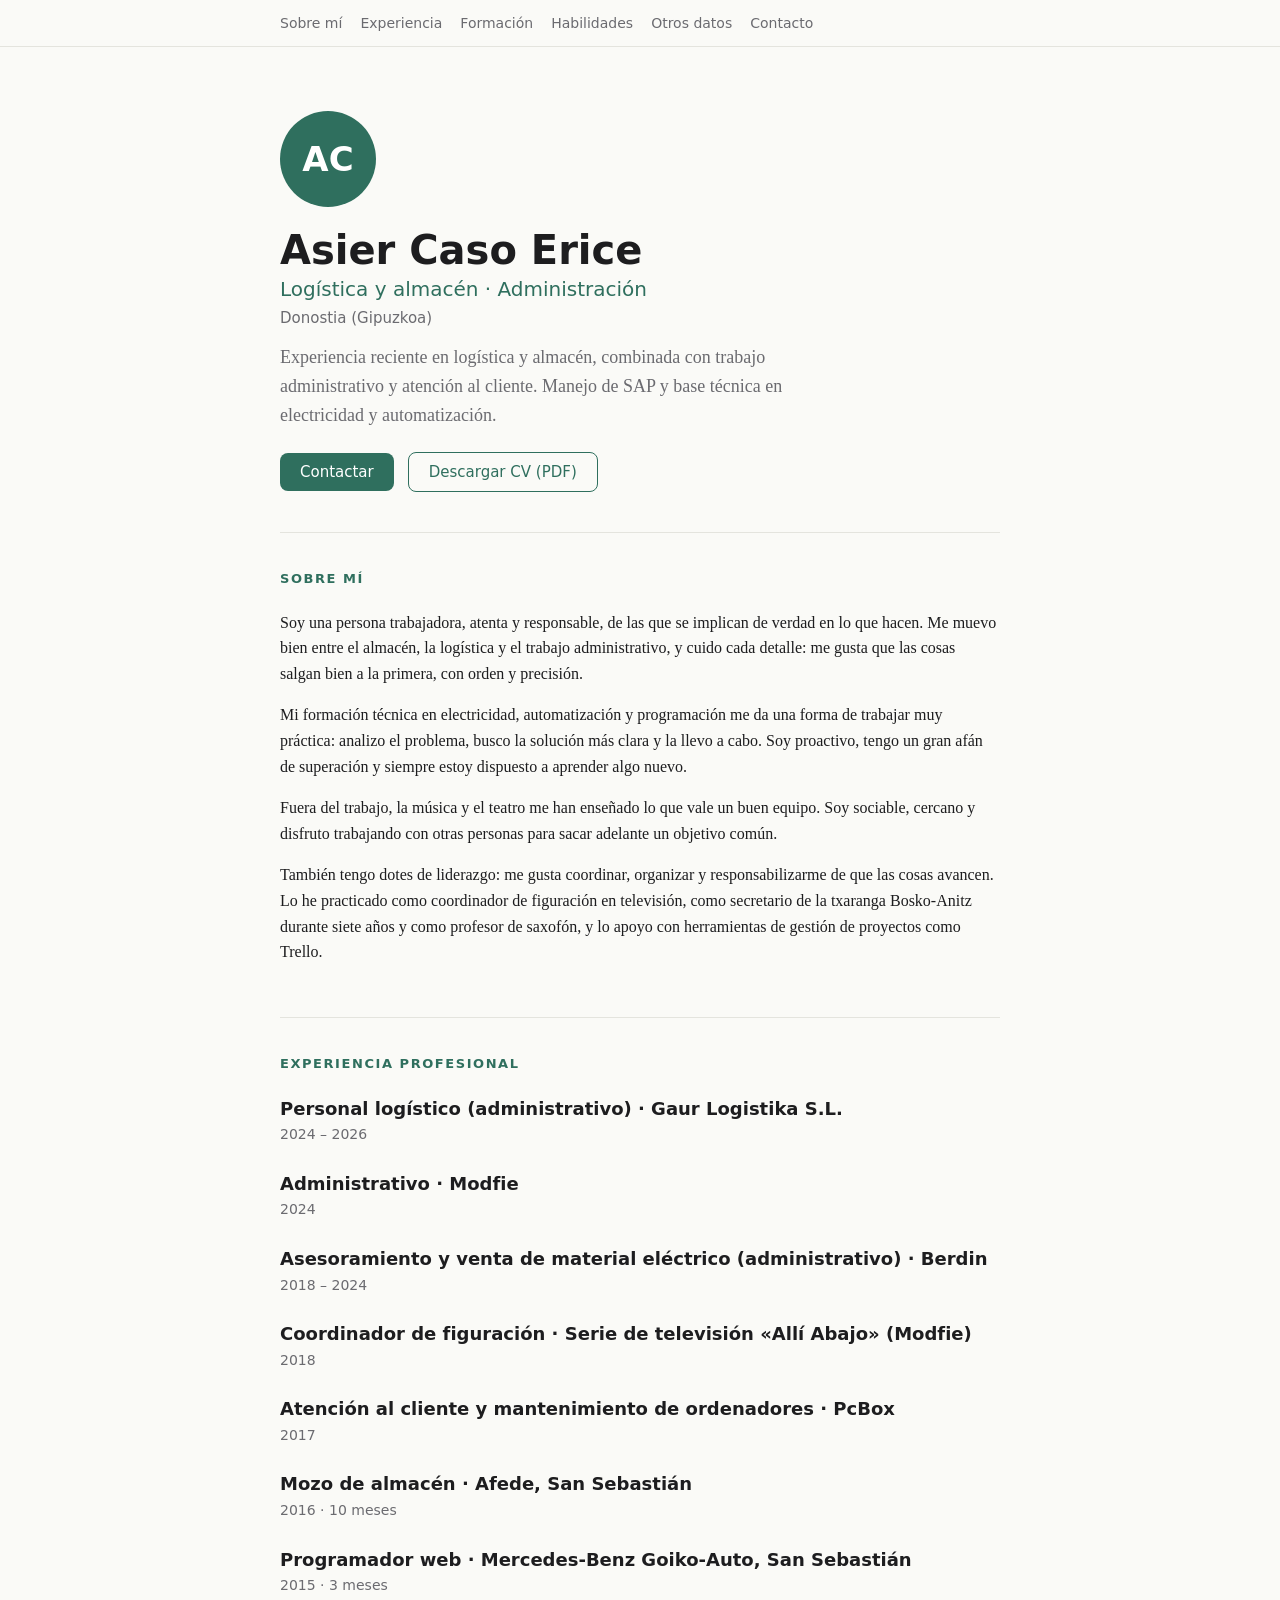
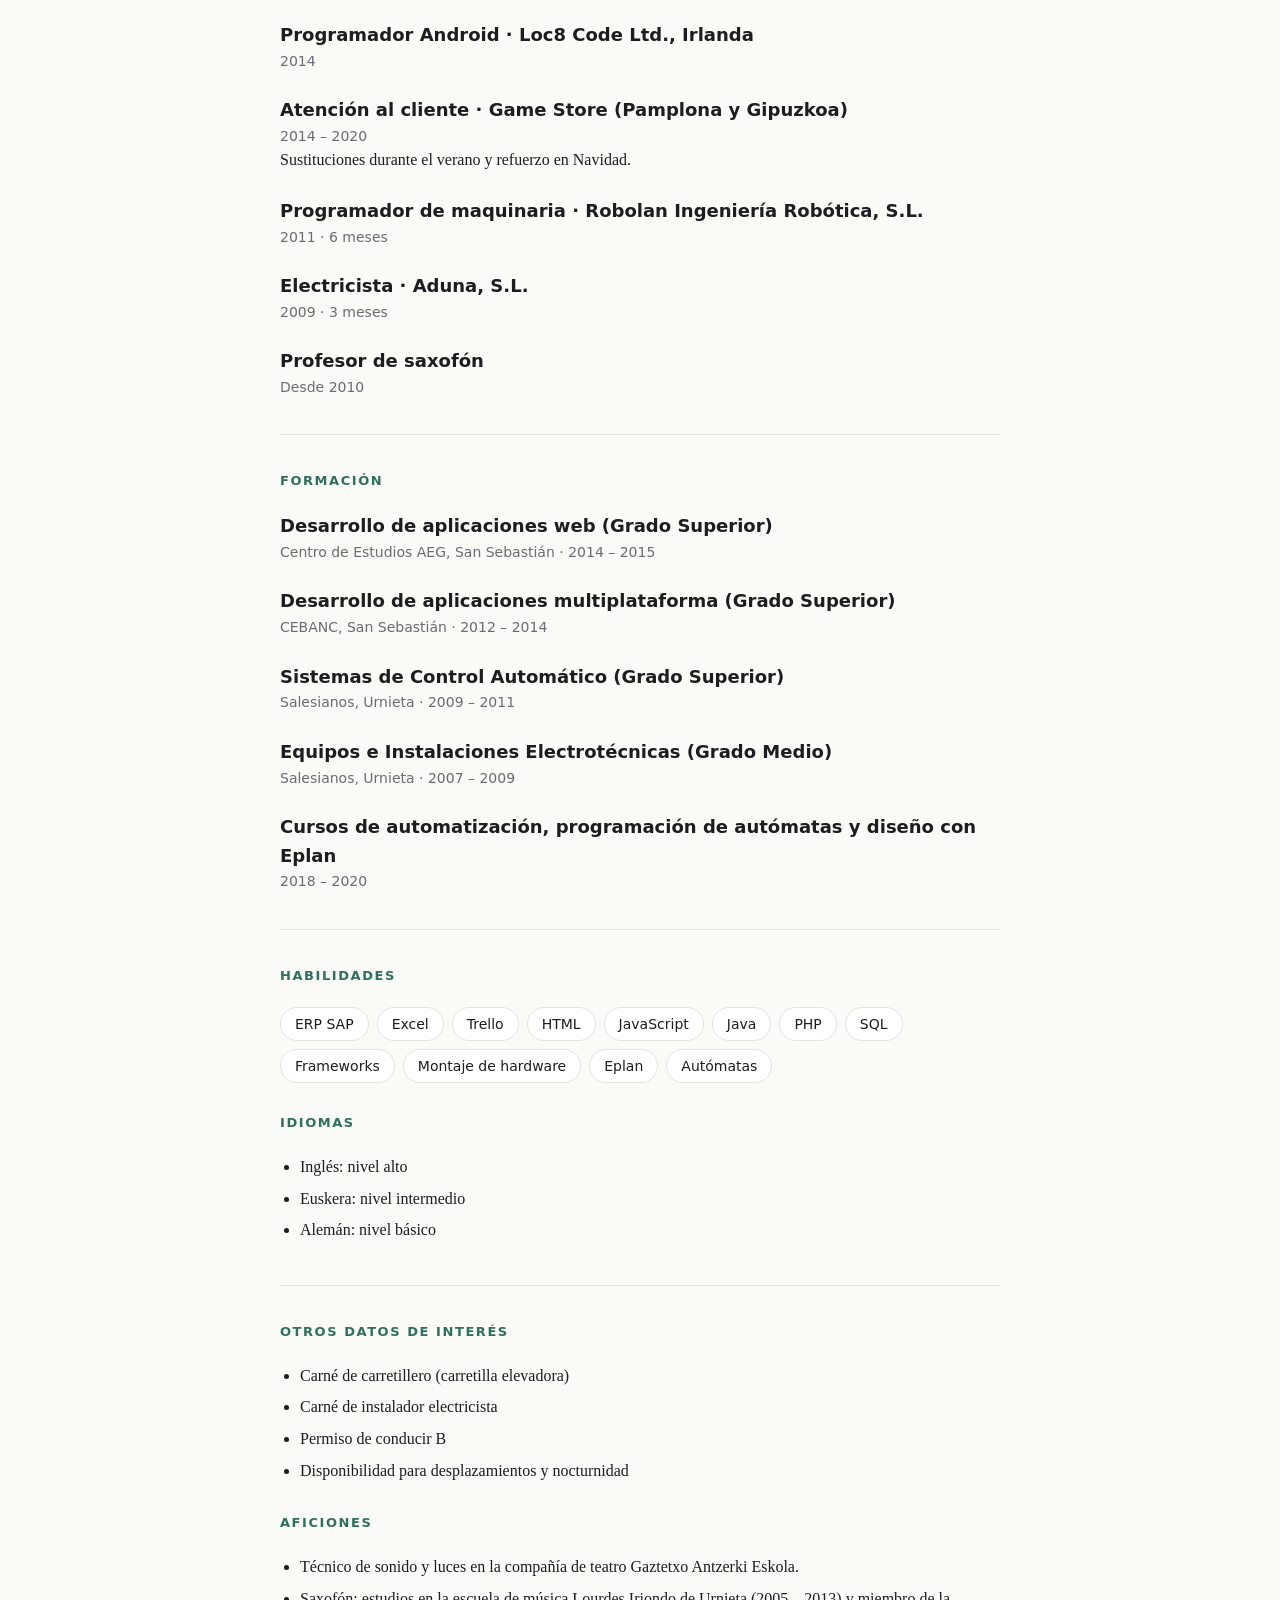
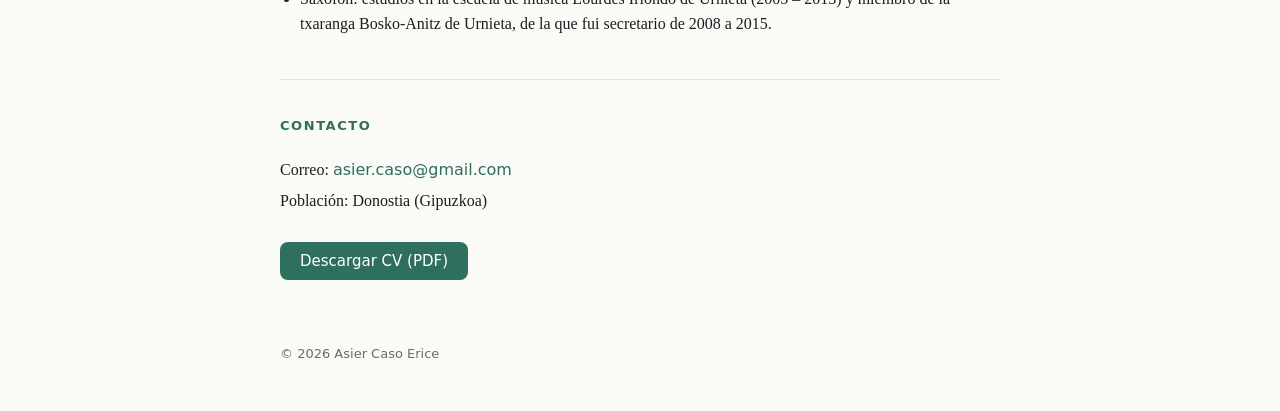
==== CV/index.html @ 43467ccf "Add files via upload" ====
<!doctype html>
<html lang="es">
<head>
<meta charset="utf-8">
<meta name="viewport" content="width=device-width, initial-scale=1">
<title>Asier Caso Erice · CV</title>
<meta name="description" content="Currículum online de Asier Caso Erice: logística, almacén y administración.">
<style>
  :root {
    --bg: #fafaf7;
    --card: #ffffff;
    --text: #1d1d1f;
    --muted: #6b6b70;
    --accent: #2f6f5e;
    --line: #e4e4de;
  }
  @media (prefers-color-scheme: dark) {
    :root {
      --bg: #141816;
      --card: #1c211f;
      --text: #ecece8;
      --muted: #9a9fa0;
      --accent: #6fcfb2;
      --line: #2b322f;
    }
  }
  * { box-sizing: border-box; }
  html { scroll-behavior: smooth; }
  body {
    margin: 0;
    background: var(--bg);
    color: var(--text);
    font-family: Georgia, "Times New Roman", serif;
    line-height: 1.6;
  }
  h1, h2, h3, nav, .tag, .meta {
    font-family: system-ui, -apple-system, "Segoe UI", sans-serif;
  }
  .wrap { max-width: 760px; margin: 0 auto; padding: 0 20px; }
  nav {
    position: sticky; top: 0;
    background: var(--bg);
    border-bottom: 1px solid var(--line);
    z-index: 10;
  }
  nav .wrap { display: flex; gap: 18px; padding: 12px 20px; overflow-x: auto; }
  nav a {
    color: var(--muted); text-decoration: none;
    font-size: 14px; white-space: nowrap;
  }
  nav a:hover { color: var(--accent); }
  header { padding: 64px 0 40px; }
  .avatar {
    width: 96px; height: 96px; border-radius: 50%;
    background: var(--accent); color: #fff;
    display: grid; place-items: center;
    font: 600 34px system-ui, sans-serif;
    margin-bottom: 20px;
  }
  h1 { font-size: 40px; margin: 0 0 4px; line-height: 1.15; }
  .role { color: var(--accent); font: 500 20px system-ui, sans-serif; margin: 0 0 8px; }
  .place { color: var(--muted); font: 15px system-ui, sans-serif; margin: 0 0 16px; }
  .intro { color: var(--muted); font-size: 18px; max-width: 560px; margin: 0; }
  section { padding: 36px 0; border-top: 1px solid var(--line); }
  h2 {
    font-size: 13px; letter-spacing: .12em; text-transform: uppercase;
    color: var(--accent); margin: 0 0 20px;
  }
  h2.sub { margin-top: 30px; }
  .item { margin-bottom: 24px; }
  .item:last-child { margin-bottom: 0; }
  .item h3 { font-size: 18px; margin: 0; }
  .meta { color: var(--muted); font-size: 14px; margin: 2px 0 6px; }
  .item p { margin: 0; }
  .tags { display: flex; flex-wrap: wrap; gap: 8px; }
  .tag {
    background: var(--card); border: 1px solid var(--line);
    border-radius: 999px; padding: 5px 14px; font-size: 14px;
  }
  ul.plain { margin: 0; padding-left: 20px; }
  ul.plain li { margin-bottom: 6px; }
  .contact a {
    color: var(--accent); text-decoration: none; font-family: system-ui, sans-serif;
  }
  .contact a:hover { text-decoration: underline; }
  .contact ul { list-style: none; padding: 0; margin: 0; }
  .contact li { margin-bottom: 6px; }
  .btn {
    display: inline-block; margin-top: 22px;
    background: var(--accent); color: #fff; text-decoration: none;
    padding: 10px 20px; border-radius: 8px;
    font: 500 15px system-ui, sans-serif;
  }
  .contact a.btn, .contact a.btn:hover { color: #fff; text-decoration: none; }
  .btn.alt { background: transparent; color: var(--accent); border: 1.5px solid var(--accent); margin-left: 10px; }
  .btn.alt:hover { background: var(--accent); color: #fff; }
  @media (max-width: 480px) { .btn.alt { margin-left: 0; margin-right: 10px; } }
  footer { padding: 30px 0 50px; color: var(--muted); font: 13px system-ui, sans-serif; }
  @media (max-width: 480px) { h1 { font-size: 32px; } header { padding-top: 40px; } }
  @media print {
    nav, .btn { display: none; }
    body { background: #fff; color: #000; }
    section { break-inside: avoid; }
  }
</style>
</head>
<body>

<nav>
  <div class="wrap">
    <a href="#sobre-mi">Sobre mí</a>
    <a href="#experiencia">Experiencia</a>
    <a href="#formacion">Formación</a>
    <a href="#habilidades">Habilidades</a>
    <a href="#otros">Otros datos</a>
    <a href="#contacto">Contacto</a>
  </div>
</nav>

<div class="wrap">

  <header>
    <div class="avatar" aria-hidden="true">AC</div>
    <h1>Asier Caso Erice</h1>
    <p class="role">Logística y almacén · Administración</p>
    <p class="place">Donostia (Gipuzkoa)</p>
    <p class="intro">Experiencia reciente en logística y almacén, combinada con trabajo administrativo y atención al cliente. Manejo de SAP y base técnica en electricidad y automatización.</p>
    <a class="btn" href="#contacto">Contactar</a>
    <a class="btn alt" href="CV_Asier_Caso_Erice.pdf" download>Descargar CV (PDF)</a>
  </header>

  <section id="sobre-mi">
    <h2>Sobre mí</h2>
    <p>Soy una persona trabajadora, atenta y responsable, de las que se implican de verdad en lo que hacen. Me muevo bien entre el almacén, la logística y el trabajo administrativo, y cuido cada detalle: me gusta que las cosas salgan bien a la primera, con orden y precisión.</p>
    <p>Mi formación técnica en electricidad, automatización y programación me da una forma de trabajar muy práctica: analizo el problema, busco la solución más clara y la llevo a cabo. Soy proactivo, tengo un gran afán de superación y siempre estoy dispuesto a aprender algo nuevo.</p>
    <p>Fuera del trabajo, la música y el teatro me han enseñado lo que vale un buen equipo. Soy sociable, cercano y disfruto trabajando con otras personas para sacar adelante un objetivo común.</p>
    <p>También tengo dotes de liderazgo: me gusta coordinar, organizar y responsabilizarme de que las cosas avancen. Lo he practicado como coordinador de figuración en televisión, como secretario de la txaranga Bosko-Anitz durante siete años y como profesor de saxofón, y lo apoyo con herramientas de gestión de proyectos como Trello.</p>
  </section>

  <section id="experiencia">
    <h2>Experiencia profesional</h2>

    <div class="item">
      <h3>Personal logístico (administrativo) · Gaur Logistika S.L.</h3>
      <p class="meta">2024 – 2026</p>
    </div>
    <div class="item">
      <h3>Administrativo · Modfie</h3>
      <p class="meta">2024</p>
    </div>
    <div class="item">
      <h3>Asesoramiento y venta de material eléctrico (administrativo) · Berdin</h3>
      <p class="meta">2018 – 2024</p>
    </div>
    <div class="item">
      <h3>Coordinador de figuración · Serie de televisión «Allí Abajo» (Modfie)</h3>
      <p class="meta">2018</p>
    </div>
    <div class="item">
      <h3>Atención al cliente y mantenimiento de ordenadores · PcBox</h3>
      <p class="meta">2017</p>
    </div>
    <div class="item">
      <h3>Mozo de almacén · Afede, San Sebastián</h3>
      <p class="meta">2016 · 10 meses</p>
    </div>
    <div class="item">
      <h3>Programador web · Mercedes-Benz Goiko-Auto, San Sebastián</h3>
      <p class="meta">2015 · 3 meses</p>
    </div>
    <div class="item">
      <h3>Programador Android · Loc8 Code Ltd., Irlanda</h3>
      <p class="meta">2014</p>
    </div>
    <div class="item">
      <h3>Atención al cliente · Game Store (Pamplona y Gipuzkoa)</h3>
      <p class="meta">2014 – 2020</p>
      <p>Sustituciones durante el verano y refuerzo en Navidad.</p>
    </div>
    <div class="item">
      <h3>Programador de maquinaria · Robolan Ingeniería Robótica, S.L.</h3>
      <p class="meta">2011 · 6 meses</p>
    </div>
    <div class="item">
      <h3>Electricista · Aduna, S.L.</h3>
      <p class="meta">2009 · 3 meses</p>
    </div>
    <div class="item">
      <h3>Profesor de saxofón</h3>
      <p class="meta">Desde 2010</p>
    </div>
  </section>

  <section id="formacion">
    <h2>Formación</h2>
    <div class="item">
      <h3>Desarrollo de aplicaciones web (Grado Superior)</h3>
      <p class="meta">Centro de Estudios AEG, San Sebastián · 2014 – 2015</p>
    </div>
    <div class="item">
      <h3>Desarrollo de aplicaciones multiplataforma (Grado Superior)</h3>
      <p class="meta">CEBANC, San Sebastián · 2012 – 2014</p>
    </div>
    <div class="item">
      <h3>Sistemas de Control Automático (Grado Superior)</h3>
      <p class="meta">Salesianos, Urnieta · 2009 – 2011</p>
    </div>
    <div class="item">
      <h3>Equipos e Instalaciones Electrotécnicas (Grado Medio)</h3>
      <p class="meta">Salesianos, Urnieta · 2007 – 2009</p>
    </div>
    <div class="item">
      <h3>Cursos de automatización, programación de autómatas y diseño con Eplan</h3>
      <p class="meta">2018 – 2020</p>
    </div>
  </section>

  <section id="habilidades">
    <h2>Habilidades</h2>
    <div class="tags">
      <span class="tag">ERP SAP</span>
      <span class="tag">Excel</span>
      <span class="tag">Trello</span>
      <span class="tag">HTML</span>
      <span class="tag">JavaScript</span>
      <span class="tag">Java</span>
      <span class="tag">PHP</span>
      <span class="tag">SQL</span>
      <span class="tag">Frameworks</span>
      <span class="tag">Montaje de hardware</span>
      <span class="tag">Eplan</span>
      <span class="tag">Autómatas</span>
    </div>

    <h2 class="sub">Idiomas</h2>
    <ul class="plain">
      <li>Inglés: nivel alto</li>
      <li>Euskera: nivel intermedio</li>
      <li>Alemán: nivel básico</li>
    </ul>
  </section>

  <section id="otros">
    <h2>Otros datos de interés</h2>
    <ul class="plain">
      <li>Carné de carretillero (carretilla elevadora)</li>
      <li>Carné de instalador electricista</li>
      <li>Permiso de conducir B</li>
      <li>Disponibilidad para desplazamientos y nocturnidad</li>
    </ul>

    <h2 class="sub">Aficiones</h2>
    <ul class="plain">
      <li>Técnico de sonido y luces en la compañía de teatro Gaztetxo Antzerki Eskola.</li>
      <li>Saxofón: estudios en la escuela de música Lourdes Iriondo de Urnieta (2005 – 2013) y miembro de la txaranga Bosko-Anitz de Urnieta, de la que fui secretario de 2008 a 2015.</li>
    </ul>
  </section>

  <section id="contacto" class="contact">
    <h2>Contacto</h2>
    <ul>
      <li>Correo: <a href="mailto:asier.caso@gmail.com">asier.caso@gmail.com</a></li>
      <li>Población: Donostia (Gipuzkoa)</li>
    </ul>
    <a class="btn" href="CV_Asier_Caso_Erice.pdf" download>Descargar CV (PDF)</a>
  </section>

  <footer>© <span id="year"></span> Asier Caso Erice</footer>

</div>

<script>
  document.getElementById('year').textContent = new Date().getFullYear();
</script>
</body>
</html>
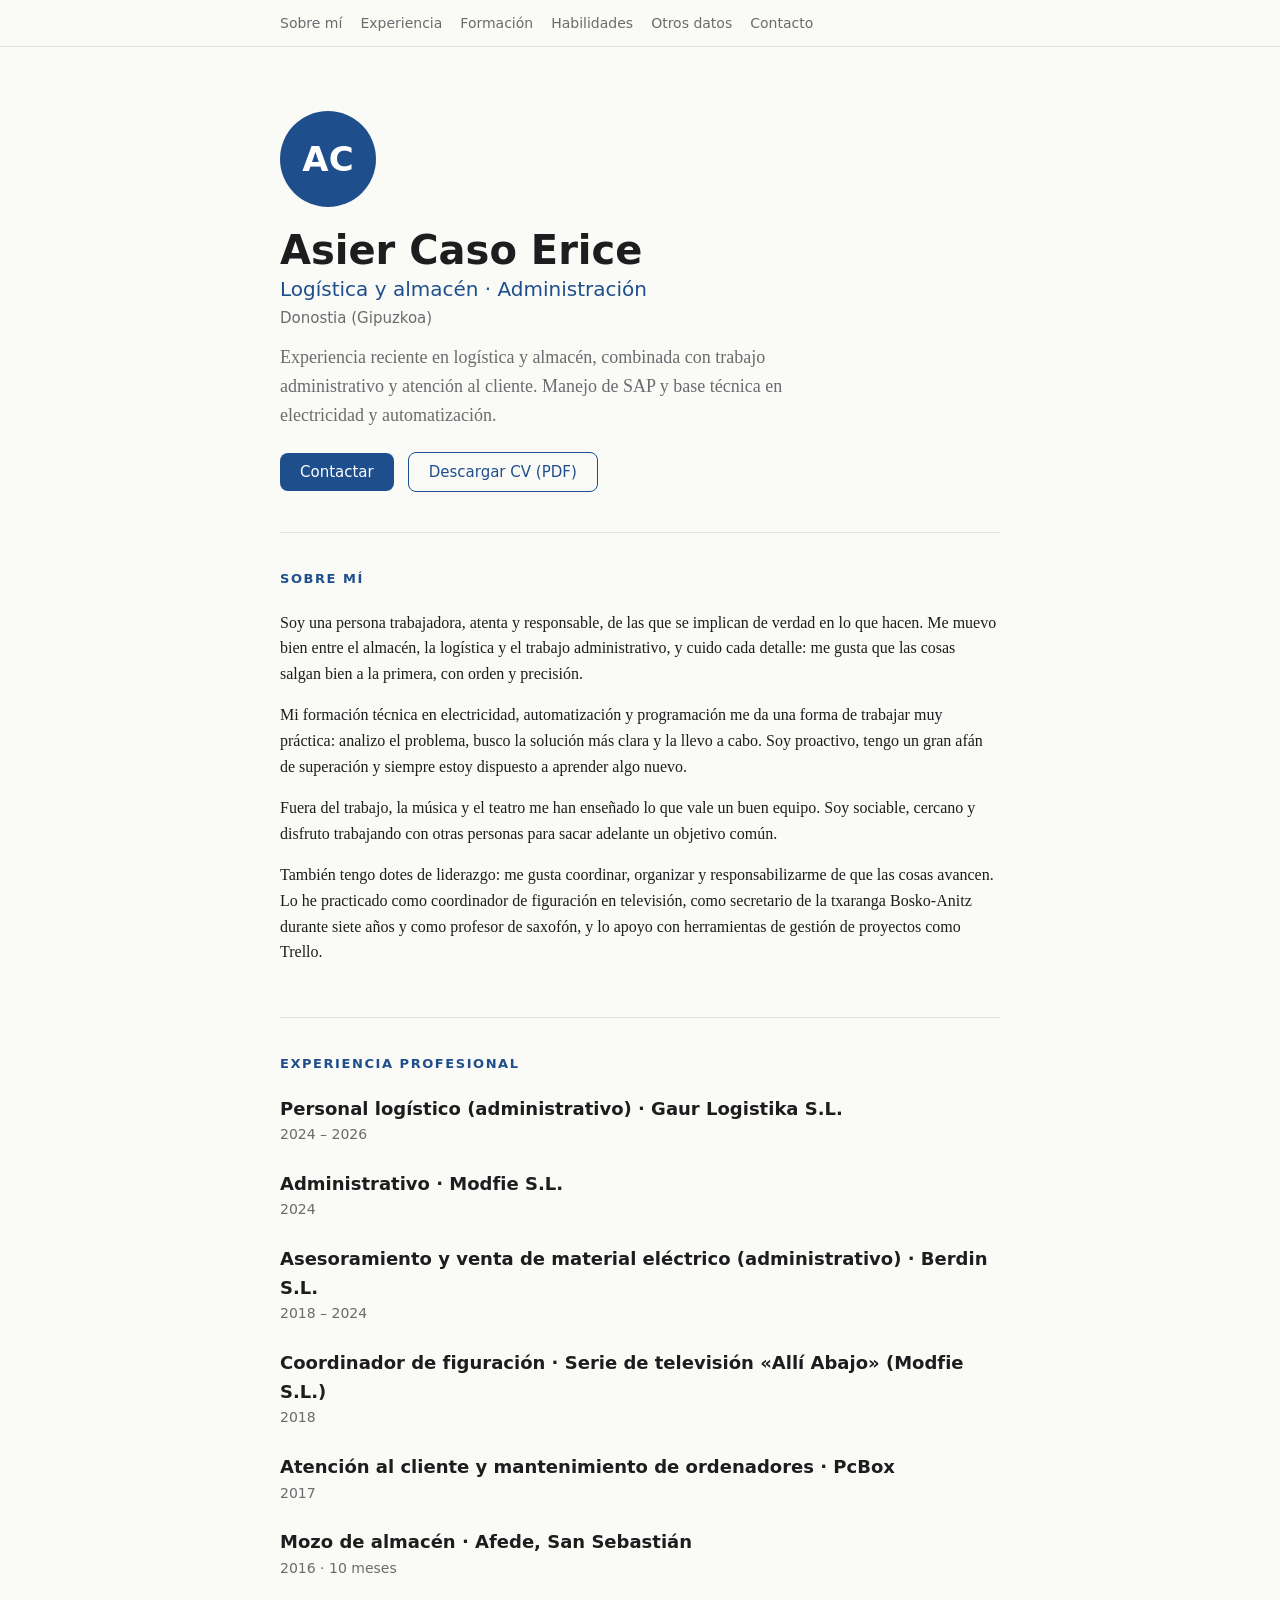
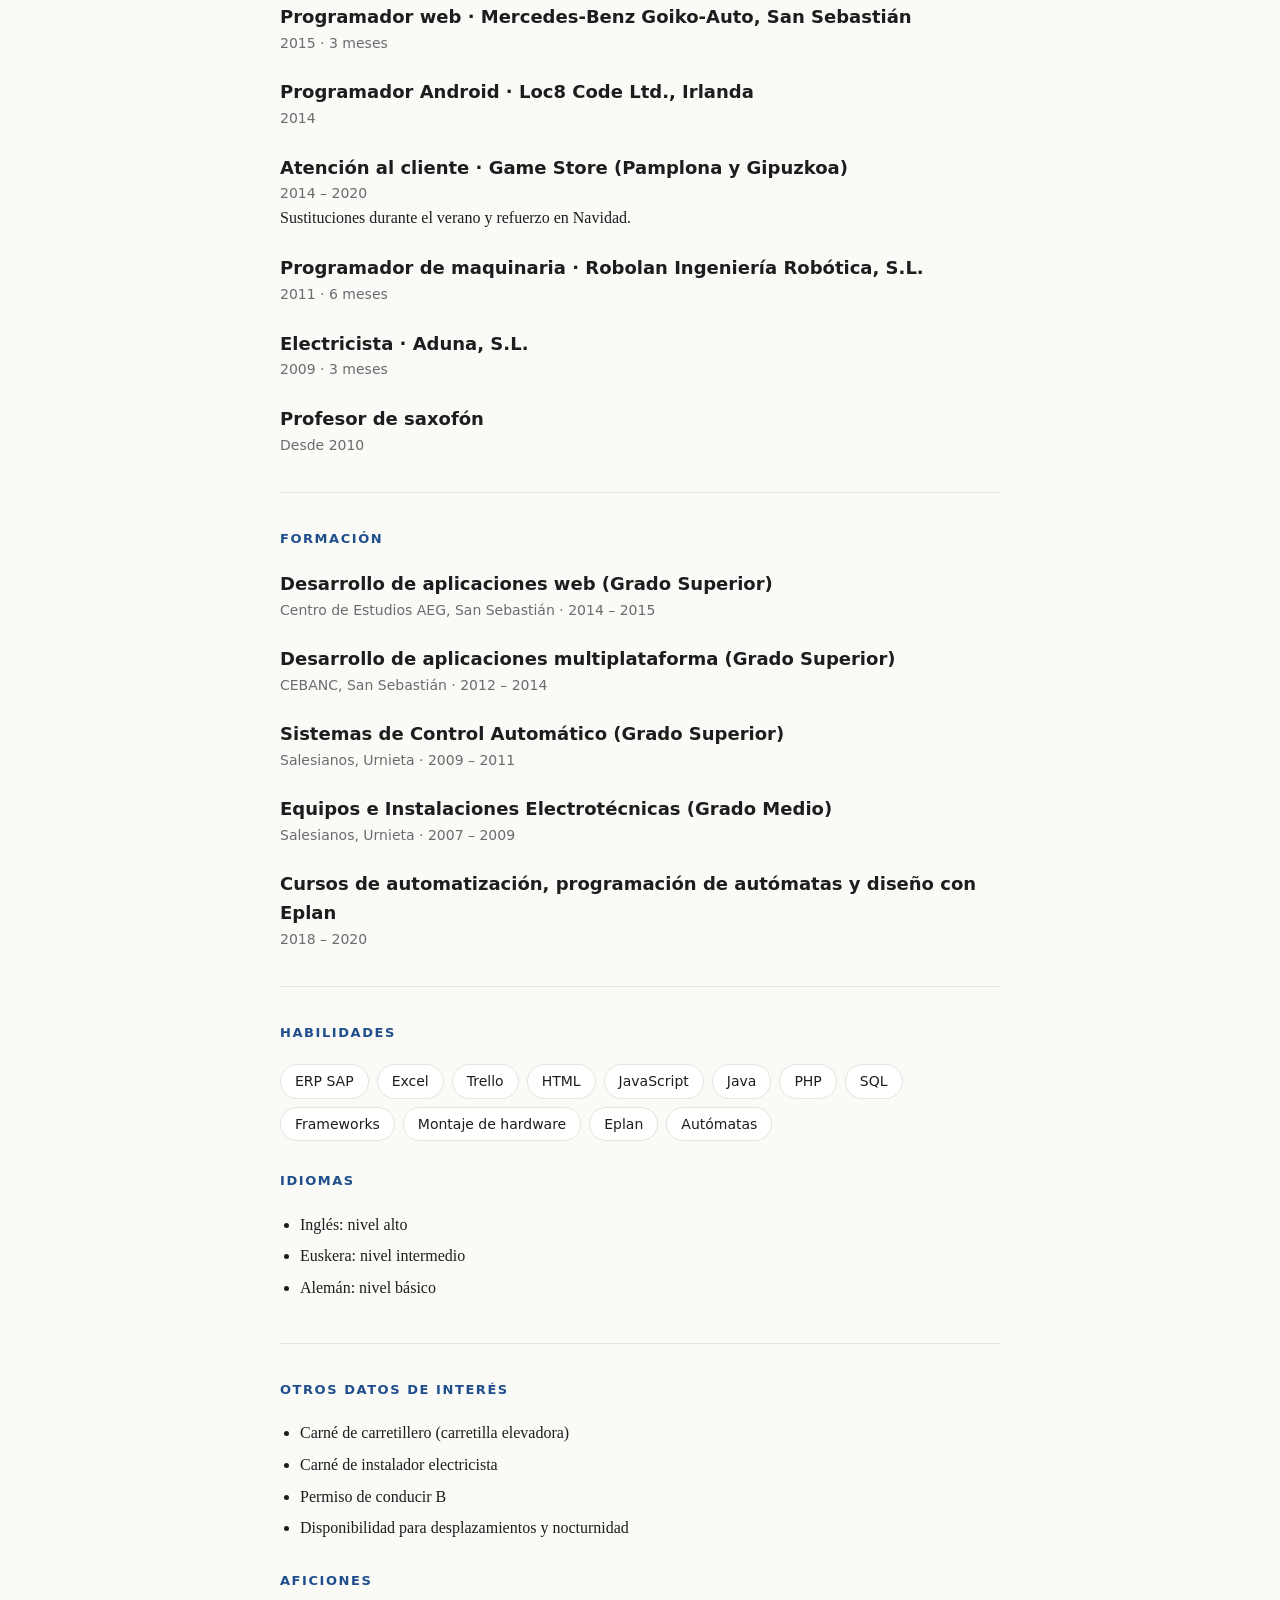
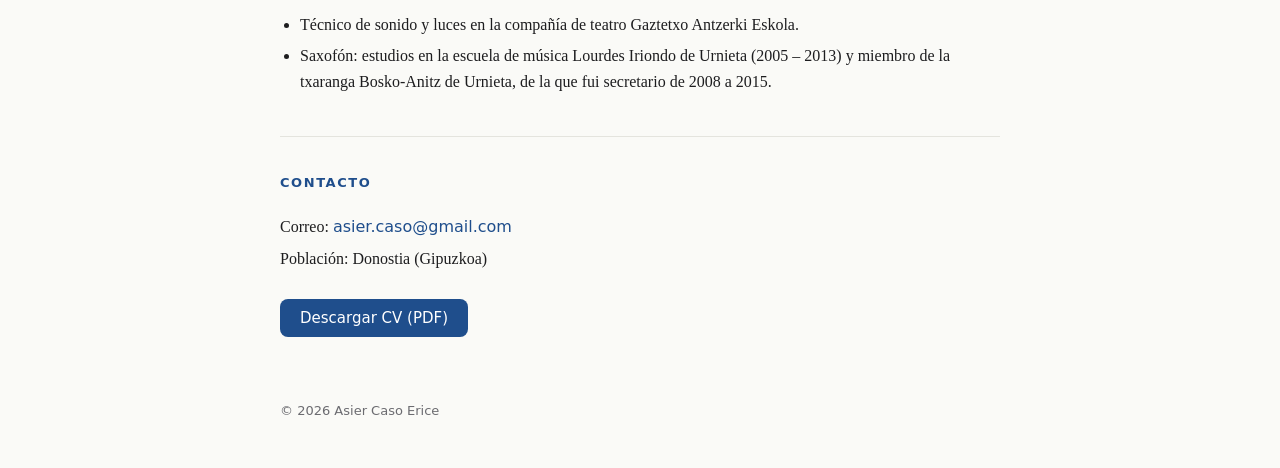
==== commit 7beb9caa: "Color azul marino y S.L. en Modfie y Berdin Co-Authored-By: Claude Sonnet 5.5 <noreply@anthropic.com" ====
--- a/CV/index.html
+++ b/CV/index.html
@@ -11,7 +11,7 @@
     --card: #ffffff;
     --text: #1d1d1f;
     --muted: #6b6b70;
-    --accent: #2f6f5e;
+    --accent: #1f4e8c;
     --line: #e4e4de;
   }
   @media (prefers-color-scheme: dark) {
@@ -20,7 +20,7 @@
       --card: #1c211f;
       --text: #ecece8;
       --muted: #9a9fa0;
-      --accent: #6fcfb2;
+      --accent: #4f84d0;
       --line: #2b322f;
     }
   }
@@ -145,15 +145,15 @@
       <p class="meta">2024 – 2026</p>
     </div>
     <div class="item">
-      <h3>Administrativo · Modfie</h3>
+      <h3>Administrativo · Modfie S.L.</h3>
       <p class="meta">2024</p>
     </div>
     <div class="item">
-      <h3>Asesoramiento y venta de material eléctrico (administrativo) · Berdin</h3>
+      <h3>Asesoramiento y venta de material eléctrico (administrativo) · Berdin S.L.</h3>
       <p class="meta">2018 – 2024</p>
     </div>
     <div class="item">
-      <h3>Coordinador de figuración · Serie de televisión «Allí Abajo» (Modfie)</h3>
+      <h3>Coordinador de figuración · Serie de televisión «Allí Abajo» (Modfie S.L.)</h3>
       <p class="meta">2018</p>
     </div>
     <div class="item">
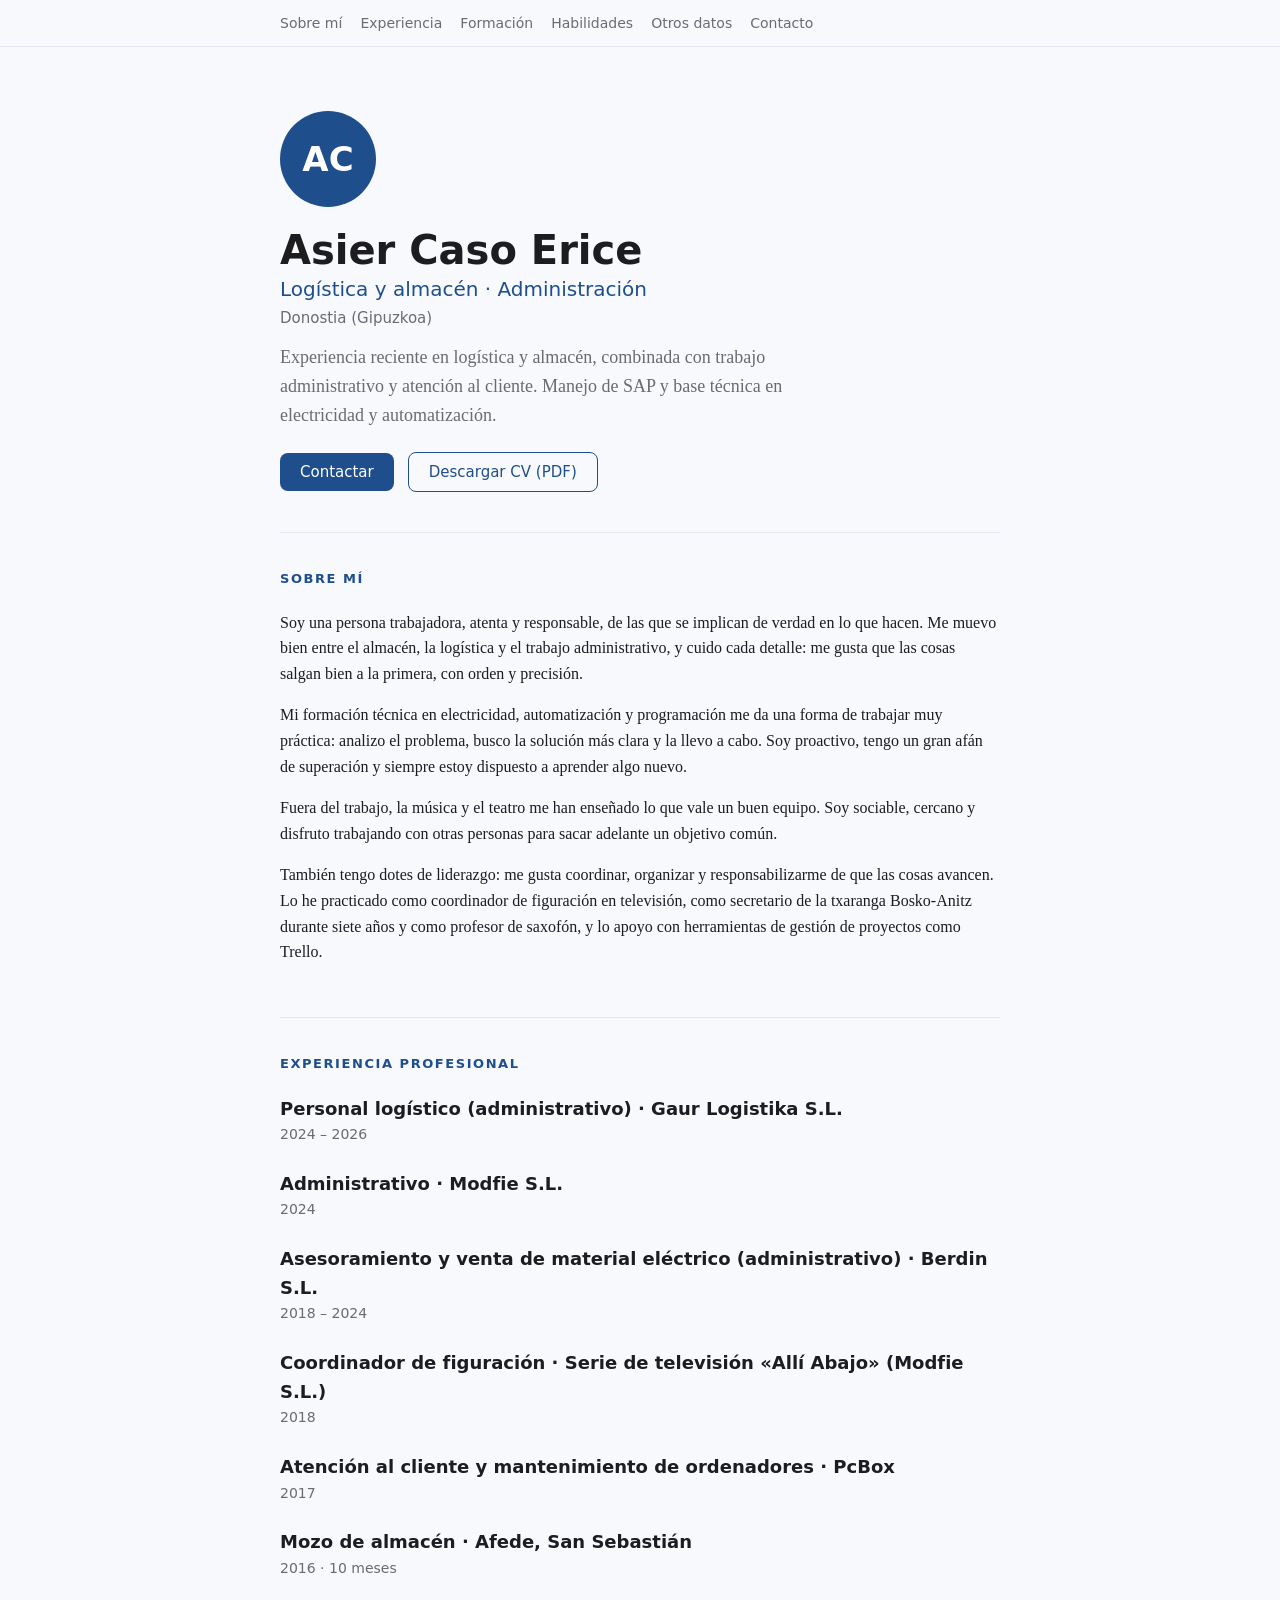
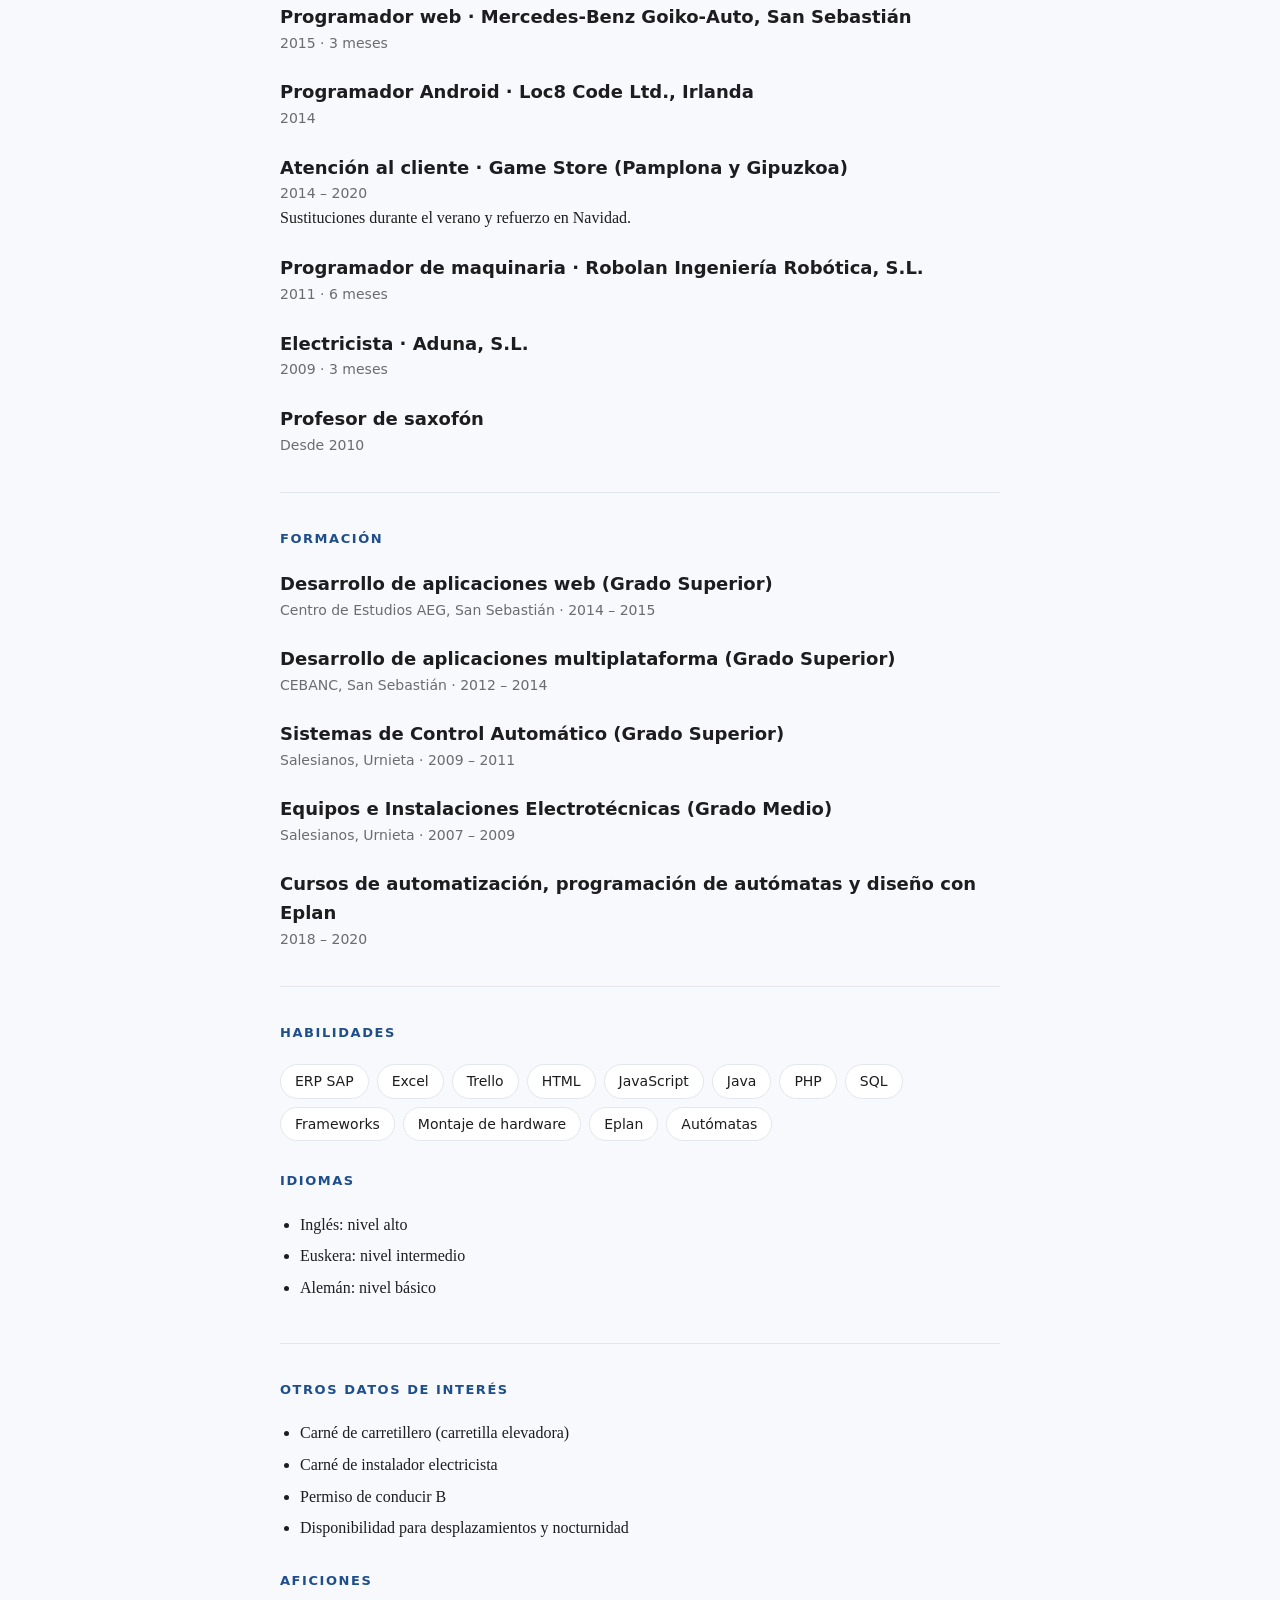
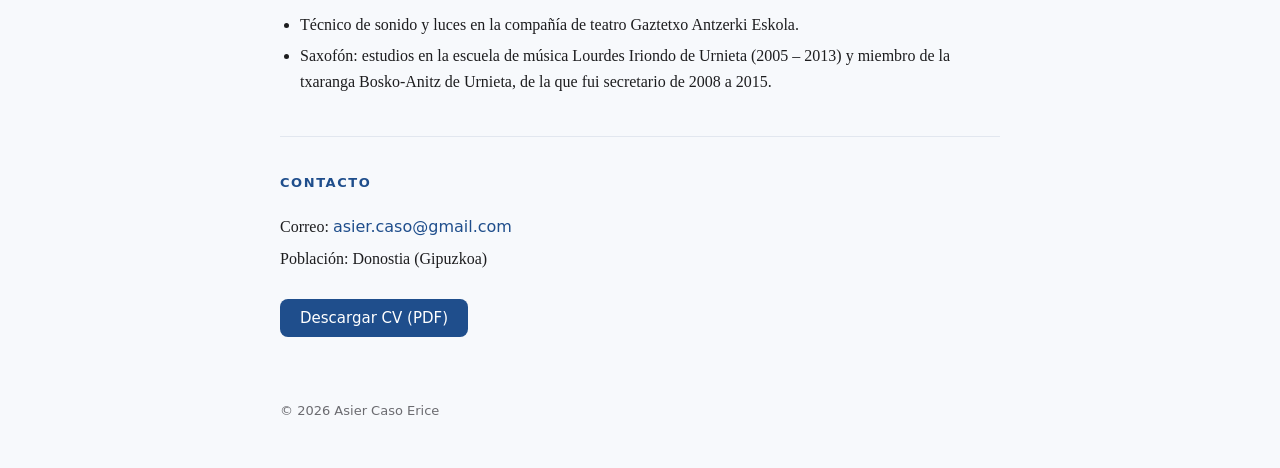
==== commit be90b786: "Fondo blanco azulado Co-Authored-By: Claude Sonnet 5.5 <noreply@anthropic.com> Claude-Session: https" ====
--- a/CV/index.html
+++ b/CV/index.html
@@ -7,12 +7,12 @@
 <meta name="description" content="Currículum online de Asier Caso Erice: logística, almacén y administración.">
 <style>
   :root {
-    --bg: #fafaf7;
+    --bg: #f7f9fc;
     --card: #ffffff;
     --text: #1d1d1f;
     --muted: #6b6b70;
     --accent: #1f4e8c;
-    --line: #e4e4de;
+    --line: #e2e7ef;
   }
   @media (prefers-color-scheme: dark) {
     :root {
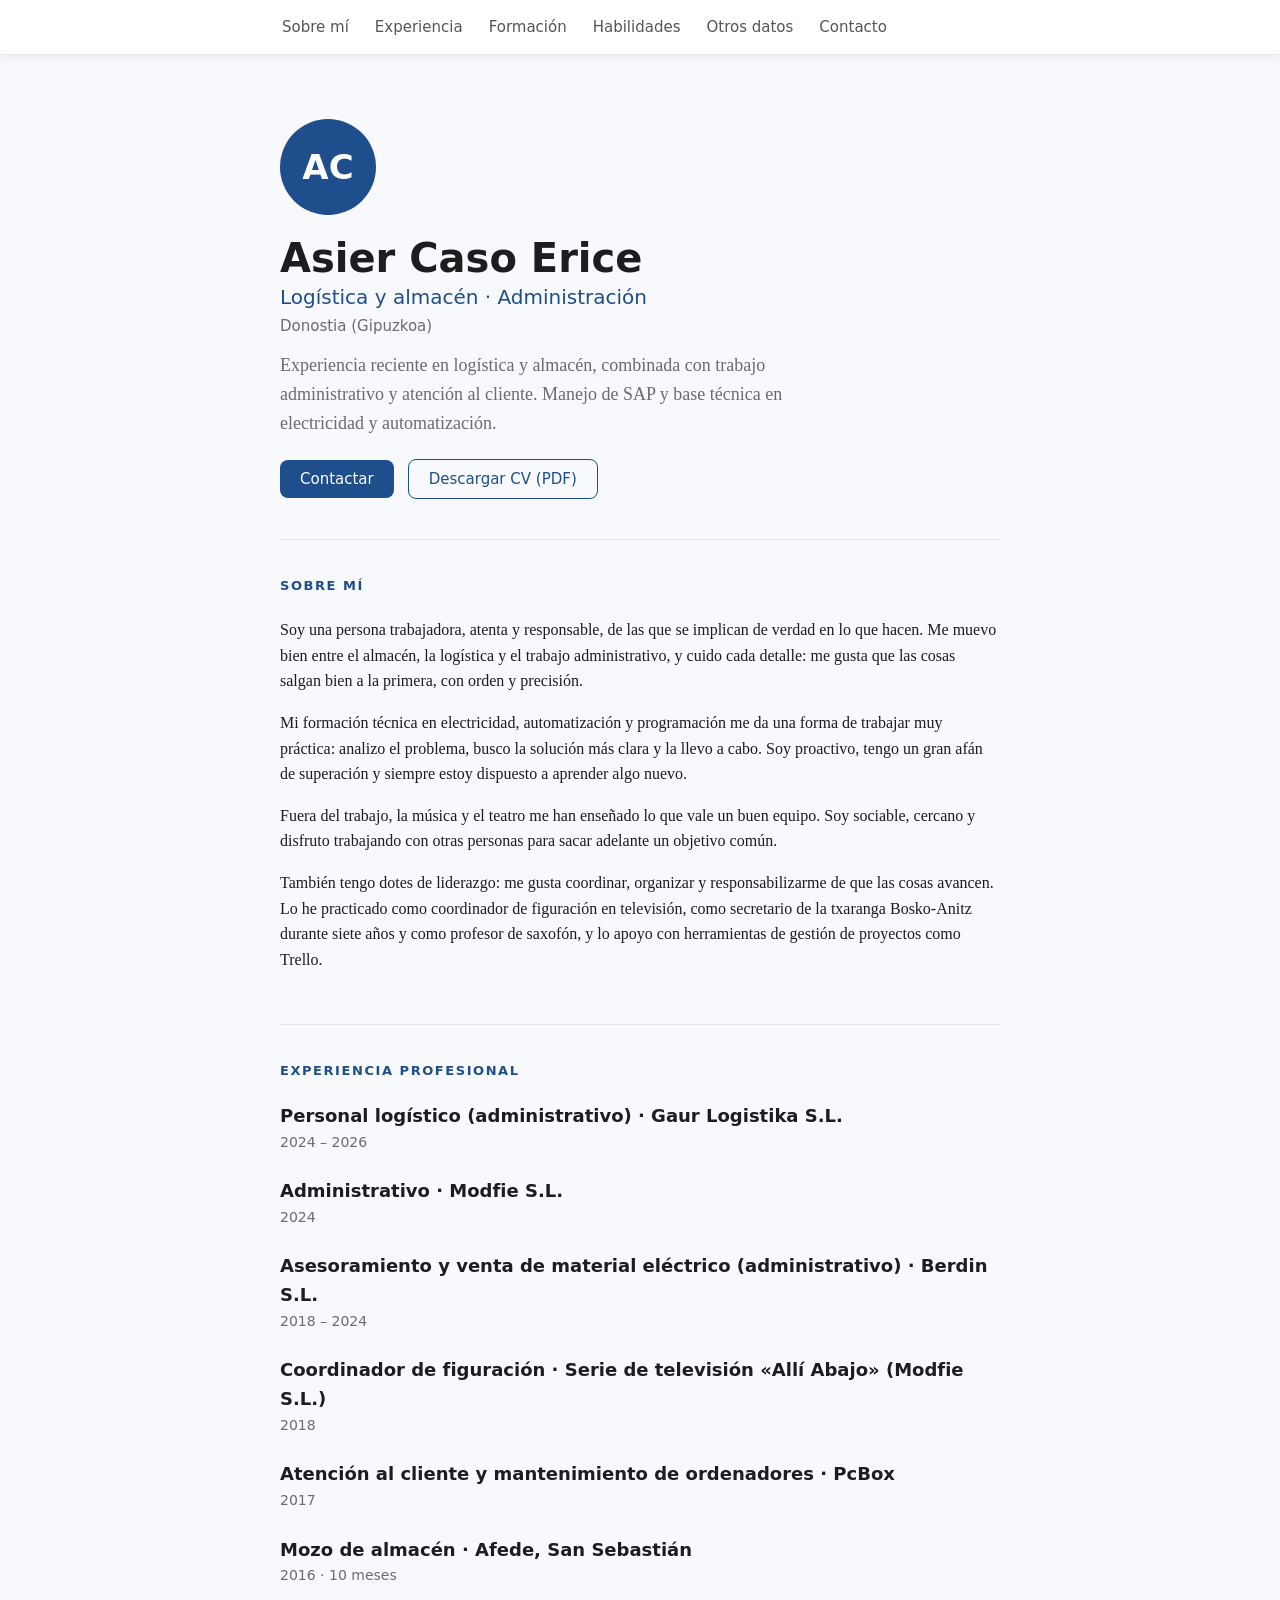
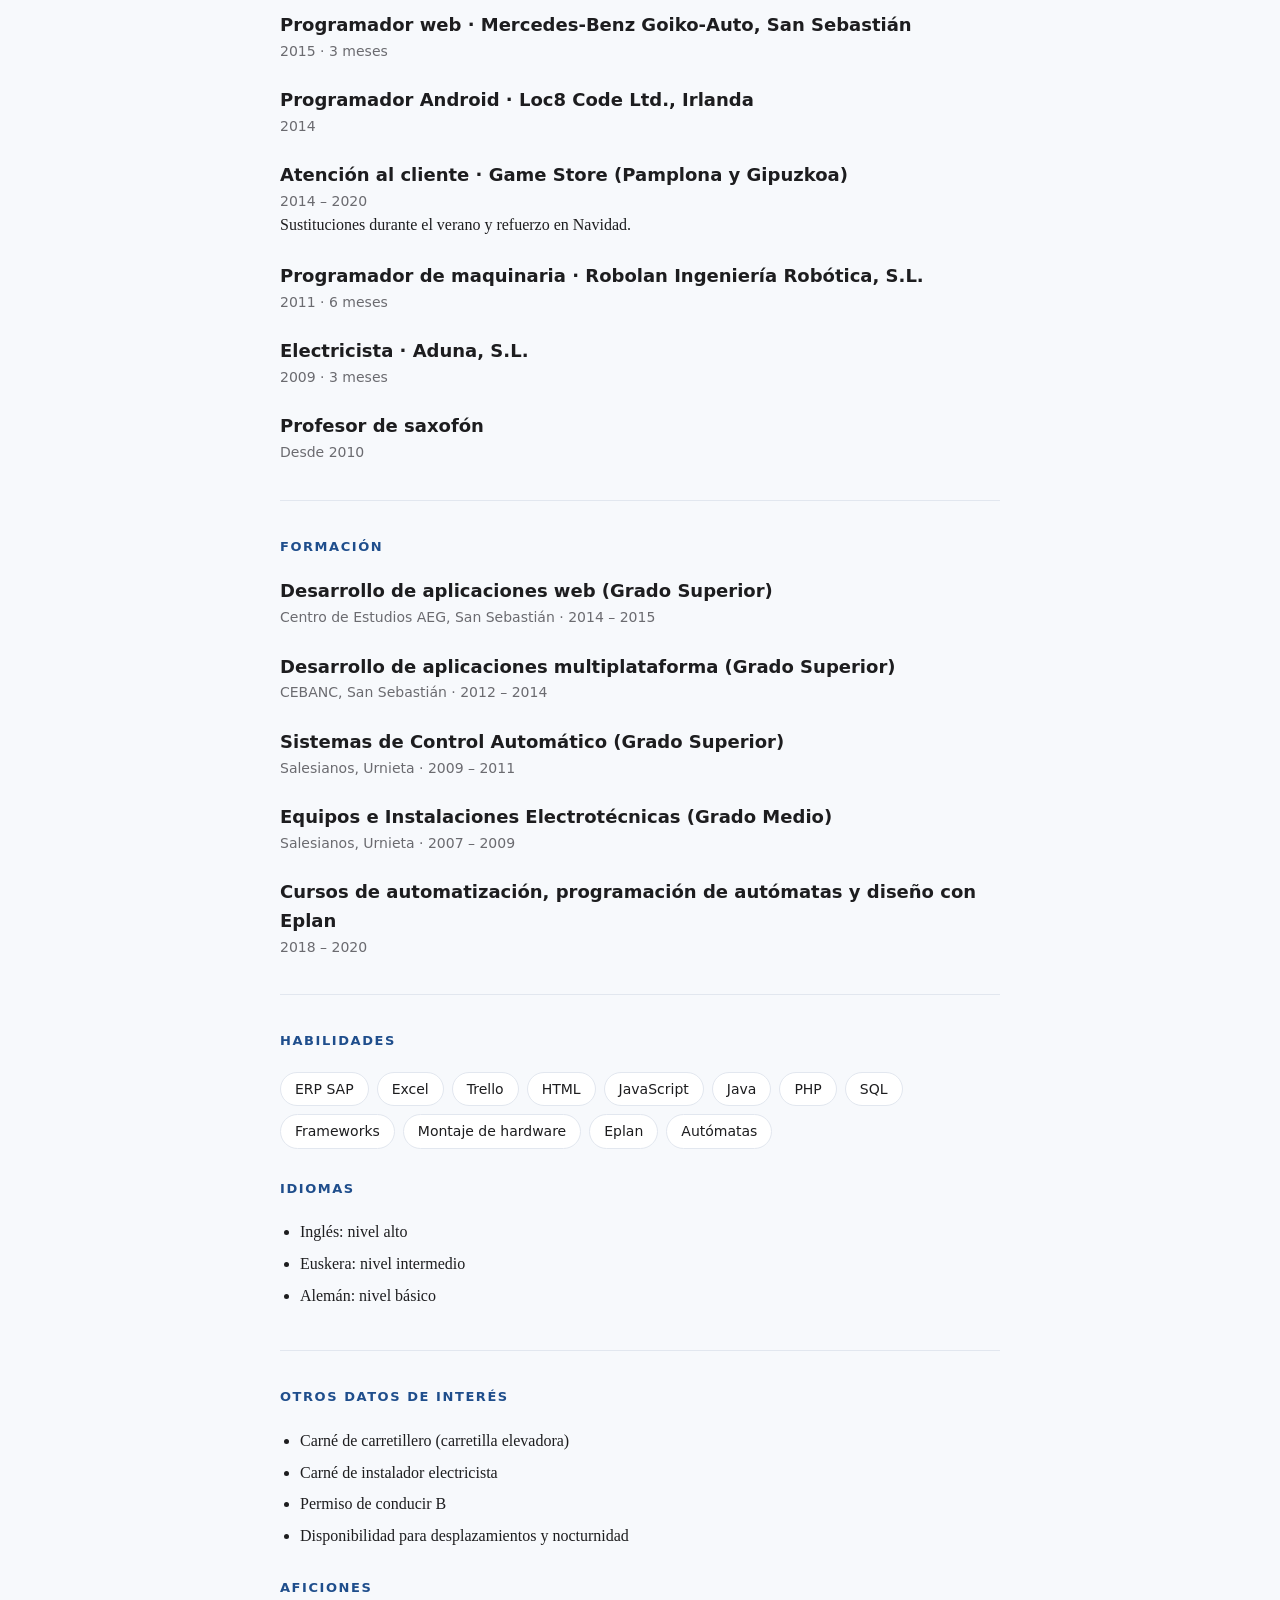
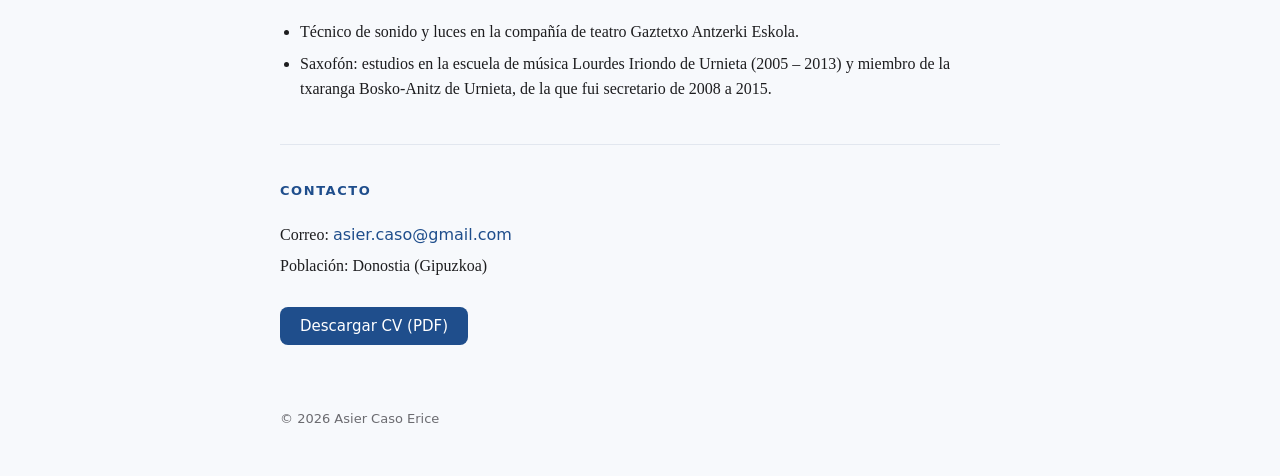
==== commit 05be72f0: "Menu superior mejorado: barra, subrayado y seccion activa Co-Authored-By: Claude Sonnet 5.5 <noreply" ====
--- a/CV/index.html
+++ b/CV/index.html
@@ -39,16 +39,23 @@
   .wrap { max-width: 760px; margin: 0 auto; padding: 0 20px; }
   nav {
     position: sticky; top: 0;
-    background: var(--bg);
+    background: var(--card);
     border-bottom: 1px solid var(--line);
+    box-shadow: 0 2px 10px rgba(20, 40, 80, .07);
     z-index: 10;
   }
-  nav .wrap { display: flex; gap: 18px; padding: 12px 20px; overflow-x: auto; }
+  nav .wrap { display: flex; gap: 22px; padding: 0 20px; overflow-x: auto; scrollbar-width: none; }
+  nav .wrap::-webkit-scrollbar { display: none; }
   nav a {
-    color: var(--muted); text-decoration: none;
-    font-size: 14px; white-space: nowrap;
-  }
-  nav a:hover { color: var(--accent); }
+    color: var(--text); text-decoration: none; opacity: .75;
+    font-size: 15px; white-space: nowrap;
+    padding: 15px 2px 13px;
+    border-bottom: 2px solid transparent;
+    transition: color .2s, border-color .2s, opacity .2s;
+  }
+  nav a:hover { color: var(--accent); opacity: 1; border-bottom-color: var(--accent); }
+  nav a.active { color: var(--accent); opacity: 1; font-weight: 700; border-bottom-color: var(--accent); }
+  section { scroll-margin-top: 56px; }
   header { padding: 64px 0 40px; }
   .avatar {
     width: 96px; height: 96px; border-radius: 50%;
@@ -271,6 +278,41 @@
 
 <script>
   document.getElementById('year').textContent = new Date().getFullYear();
+
+  // Marca en el menú la sección que se está viendo
+  (function () {
+    var links = Array.prototype.slice.call(document.querySelectorAll('nav a'));
+    var items = links.map(function (a) {
+      return { link: a, section: document.querySelector(a.getAttribute('href')) };
+    }).filter(function (i) { return i.section; });
+    var bar = document.querySelector('nav .wrap');
+    var current = null, ticking = false;
+
+    function update() {
+      ticking = false;
+      var chosen = null;
+      var atBottom = window.innerHeight + window.scrollY >= document.documentElement.scrollHeight - 4;
+      if (atBottom) {
+        chosen = items[items.length - 1];
+      } else {
+        items.forEach(function (i) {
+          if (i.section.getBoundingClientRect().top <= 120) chosen = i;
+        });
+      }
+      if (chosen === current) return;
+      current = chosen;
+      links.forEach(function (a) { a.classList.remove('active'); a.removeAttribute('aria-current'); });
+      if (chosen) {
+        chosen.link.classList.add('active');
+        chosen.link.setAttribute('aria-current', 'true');
+        try { bar.scrollTo({ left: chosen.link.offsetLeft - 20, behavior: 'smooth' }); } catch (e) {}
+      }
+    }
+    function onScroll() { if (!ticking) { ticking = true; requestAnimationFrame(update); } }
+    window.addEventListener('scroll', onScroll, { passive: true });
+    window.addEventListener('resize', onScroll);
+    update();
+  })();
 </script>
 </body>
 </html>
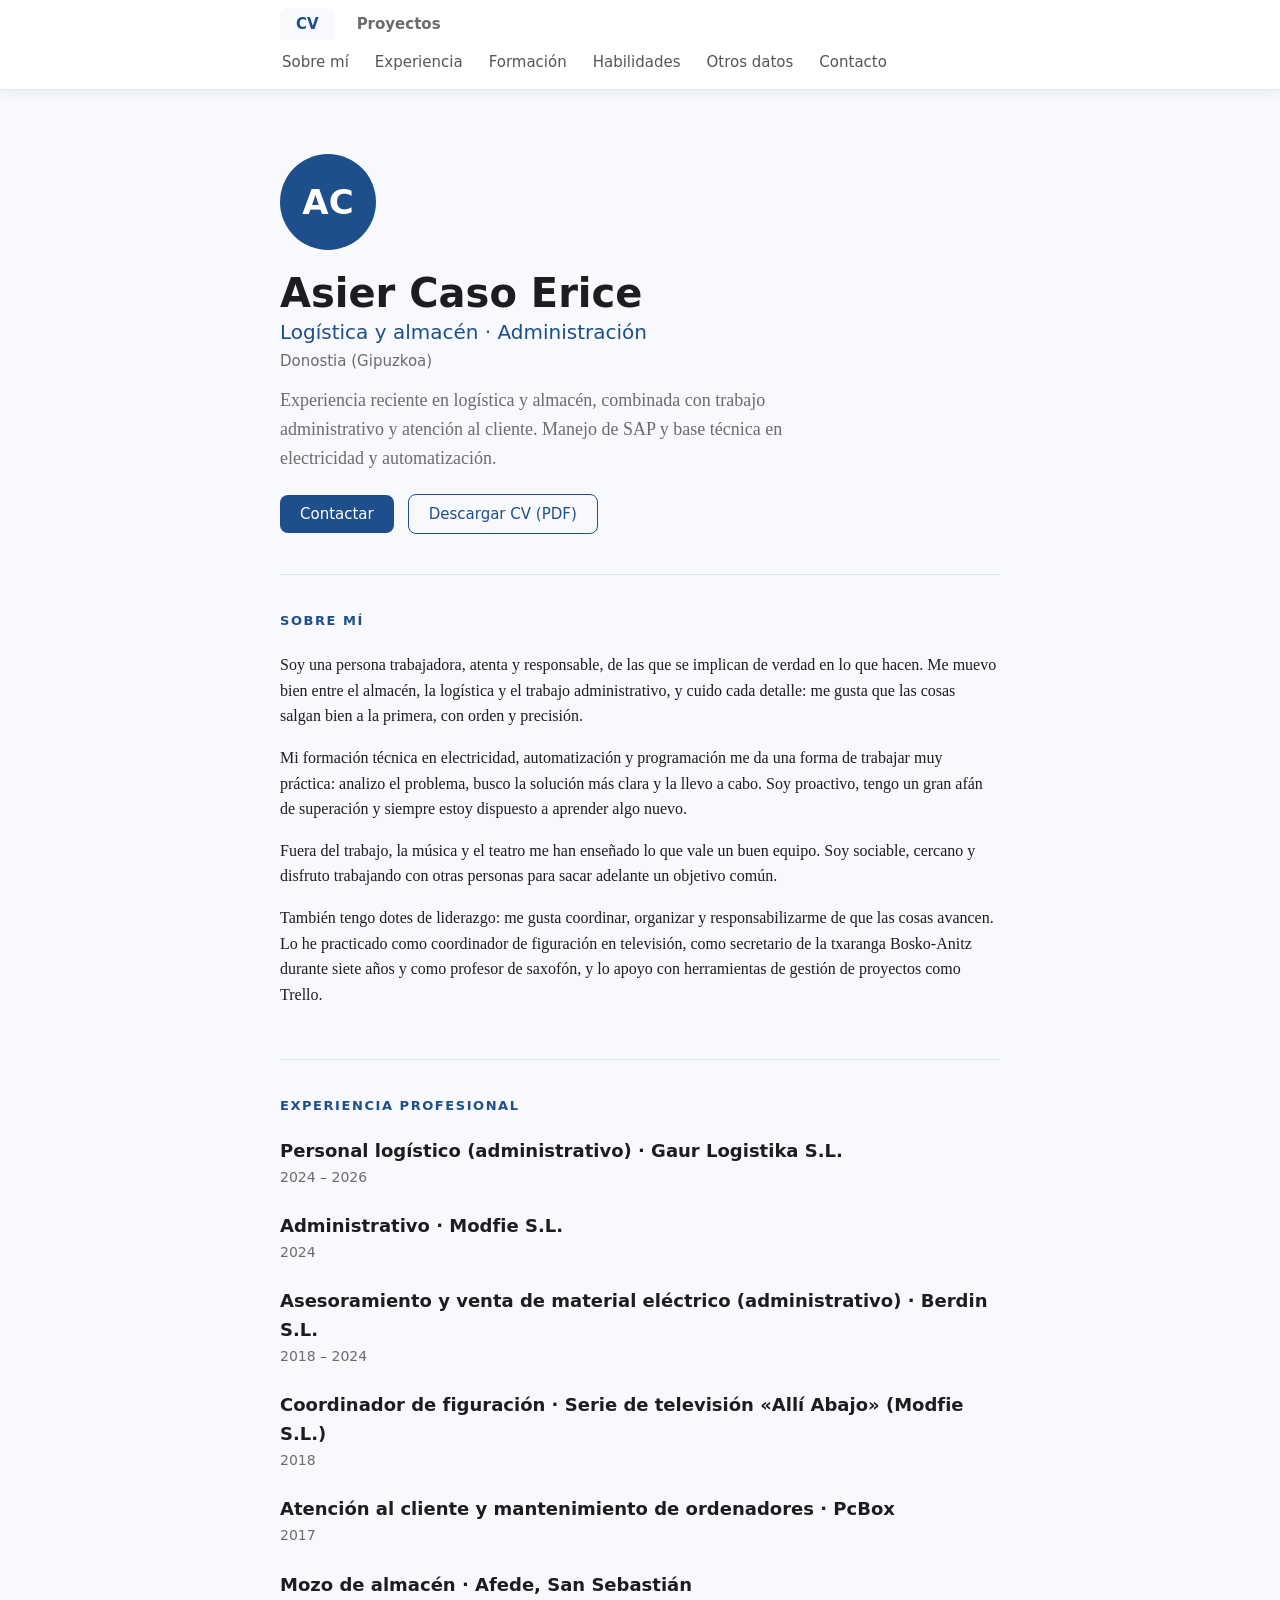
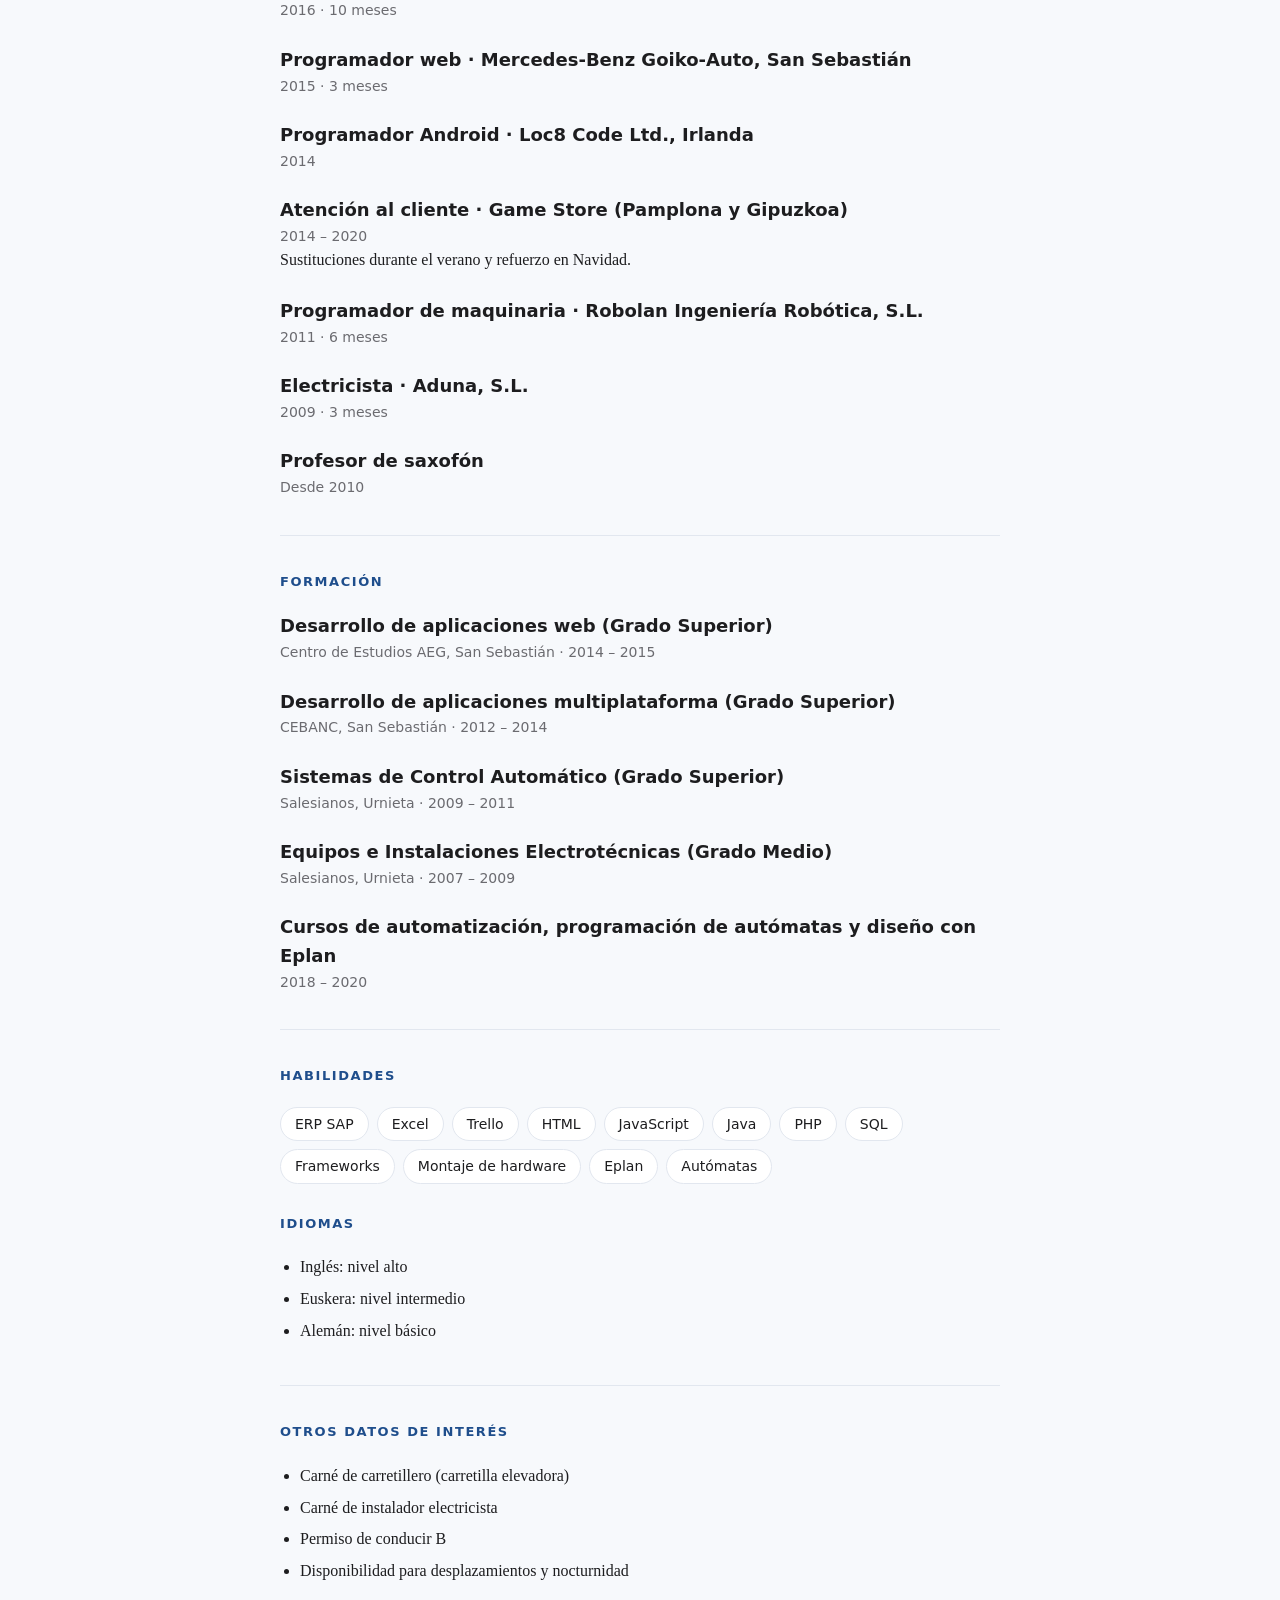
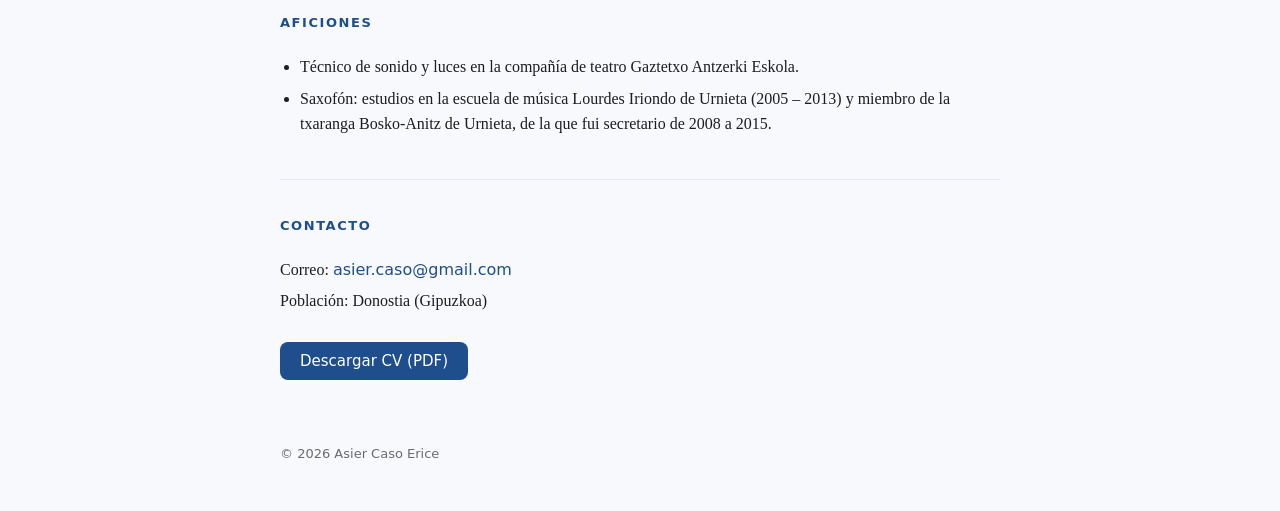
==== commit 7b42f7fa: "Anadir pestana Proyectos y pestanas CV/Proyectos - Estilos movidos a CV/estilo.css para compartirlos" ====
--- a/CV/index.html
+++ b/CV/index.html
@@ -5,114 +5,15 @@
 <meta name="viewport" content="width=device-width, initial-scale=1">
 <title>Asier Caso Erice · CV</title>
 <meta name="description" content="Currículum online de Asier Caso Erice: logística, almacén y administración.">
-<style>
-  :root {
-    --bg: #f7f9fc;
-    --card: #ffffff;
-    --text: #1d1d1f;
-    --muted: #6b6b70;
-    --accent: #1f4e8c;
-    --line: #e2e7ef;
-  }
-  @media (prefers-color-scheme: dark) {
-    :root {
-      --bg: #141816;
-      --card: #1c211f;
-      --text: #ecece8;
-      --muted: #9a9fa0;
-      --accent: #4f84d0;
-      --line: #2b322f;
-    }
-  }
-  * { box-sizing: border-box; }
-  html { scroll-behavior: smooth; }
-  body {
-    margin: 0;
-    background: var(--bg);
-    color: var(--text);
-    font-family: Georgia, "Times New Roman", serif;
-    line-height: 1.6;
-  }
-  h1, h2, h3, nav, .tag, .meta {
-    font-family: system-ui, -apple-system, "Segoe UI", sans-serif;
-  }
-  .wrap { max-width: 760px; margin: 0 auto; padding: 0 20px; }
-  nav {
-    position: sticky; top: 0;
-    background: var(--card);
-    border-bottom: 1px solid var(--line);
-    box-shadow: 0 2px 10px rgba(20, 40, 80, .07);
-    z-index: 10;
-  }
-  nav .wrap { display: flex; gap: 22px; padding: 0 20px; overflow-x: auto; scrollbar-width: none; }
-  nav .wrap::-webkit-scrollbar { display: none; }
-  nav a {
-    color: var(--text); text-decoration: none; opacity: .75;
-    font-size: 15px; white-space: nowrap;
-    padding: 15px 2px 13px;
-    border-bottom: 2px solid transparent;
-    transition: color .2s, border-color .2s, opacity .2s;
-  }
-  nav a:hover { color: var(--accent); opacity: 1; border-bottom-color: var(--accent); }
-  nav a.active { color: var(--accent); opacity: 1; font-weight: 700; border-bottom-color: var(--accent); }
-  section { scroll-margin-top: 56px; }
-  header { padding: 64px 0 40px; }
-  .avatar {
-    width: 96px; height: 96px; border-radius: 50%;
-    background: var(--accent); color: #fff;
-    display: grid; place-items: center;
-    font: 600 34px system-ui, sans-serif;
-    margin-bottom: 20px;
-  }
-  h1 { font-size: 40px; margin: 0 0 4px; line-height: 1.15; }
-  .role { color: var(--accent); font: 500 20px system-ui, sans-serif; margin: 0 0 8px; }
-  .place { color: var(--muted); font: 15px system-ui, sans-serif; margin: 0 0 16px; }
-  .intro { color: var(--muted); font-size: 18px; max-width: 560px; margin: 0; }
-  section { padding: 36px 0; border-top: 1px solid var(--line); }
-  h2 {
-    font-size: 13px; letter-spacing: .12em; text-transform: uppercase;
-    color: var(--accent); margin: 0 0 20px;
-  }
-  h2.sub { margin-top: 30px; }
-  .item { margin-bottom: 24px; }
-  .item:last-child { margin-bottom: 0; }
-  .item h3 { font-size: 18px; margin: 0; }
-  .meta { color: var(--muted); font-size: 14px; margin: 2px 0 6px; }
-  .item p { margin: 0; }
-  .tags { display: flex; flex-wrap: wrap; gap: 8px; }
-  .tag {
-    background: var(--card); border: 1px solid var(--line);
-    border-radius: 999px; padding: 5px 14px; font-size: 14px;
-  }
-  ul.plain { margin: 0; padding-left: 20px; }
-  ul.plain li { margin-bottom: 6px; }
-  .contact a {
-    color: var(--accent); text-decoration: none; font-family: system-ui, sans-serif;
-  }
-  .contact a:hover { text-decoration: underline; }
-  .contact ul { list-style: none; padding: 0; margin: 0; }
-  .contact li { margin-bottom: 6px; }
-  .btn {
-    display: inline-block; margin-top: 22px;
-    background: var(--accent); color: #fff; text-decoration: none;
-    padding: 10px 20px; border-radius: 8px;
-    font: 500 15px system-ui, sans-serif;
-  }
-  .contact a.btn, .contact a.btn:hover { color: #fff; text-decoration: none; }
-  .btn.alt { background: transparent; color: var(--accent); border: 1.5px solid var(--accent); margin-left: 10px; }
-  .btn.alt:hover { background: var(--accent); color: #fff; }
-  @media (max-width: 480px) { .btn.alt { margin-left: 0; margin-right: 10px; } }
-  footer { padding: 30px 0 50px; color: var(--muted); font: 13px system-ui, sans-serif; }
-  @media (max-width: 480px) { h1 { font-size: 32px; } header { padding-top: 40px; } }
-  @media print {
-    nav, .btn { display: none; }
-    body { background: #fff; color: #000; }
-    section { break-inside: avoid; }
-  }
-</style>
+<link rel="stylesheet" href="estilo.css">
 </head>
 <body>
 
+<div class="topbar">
+  <div class="wrap tabs">
+    <a href="index.html" aria-current="page">CV</a>
+    <a href="proyectos.html">Proyectos</a>
+  </div>
 <nav>
   <div class="wrap">
     <a href="#sobre-mi">Sobre mí</a>
@@ -123,6 +24,7 @@
     <a href="#contacto">Contacto</a>
   </div>
 </nav>
+</div>
 
 <div class="wrap">
 
@@ -296,7 +198,7 @@
         chosen = items[items.length - 1];
       } else {
         items.forEach(function (i) {
-          if (i.section.getBoundingClientRect().top <= 120) chosen = i;
+          if (i.section.getBoundingClientRect().top <= 160) chosen = i;
         });
       }
       if (chosen === current) return;
--- a/CV/estilo.css
+++ b/CV/estilo.css
@@ -0,0 +1,136 @@
+  :root {
+    --bg: #f7f9fc;
+    --card: #ffffff;
+    --text: #1d1d1f;
+    --muted: #6b6b70;
+    --accent: #1f4e8c;
+    --line: #e2e7ef;
+  }
+  @media (prefers-color-scheme: dark) {
+    :root {
+      --bg: #141816;
+      --card: #1c211f;
+      --text: #ecece8;
+      --muted: #9a9fa0;
+      --accent: #4f84d0;
+      --line: #2b322f;
+    }
+  }
+  * { box-sizing: border-box; }
+  html { scroll-behavior: smooth; }
+  body {
+    margin: 0;
+    background: var(--bg);
+    color: var(--text);
+    font-family: Georgia, "Times New Roman", serif;
+    line-height: 1.6;
+  }
+  h1, h2, h3, nav, .tag, .meta {
+    font-family: system-ui, -apple-system, "Segoe UI", sans-serif;
+  }
+  .wrap { max-width: 760px; margin: 0 auto; padding: 0 20px; }
+  .topbar {
+    position: sticky; top: 0;
+    background: var(--card);
+    border-bottom: 1px solid var(--line);
+    box-shadow: 0 2px 10px rgba(20, 40, 80, .07);
+    z-index: 10;
+  }
+  nav .wrap { display: flex; gap: 22px; padding: 0 20px; overflow-x: auto; scrollbar-width: none; }
+  nav .wrap::-webkit-scrollbar { display: none; }
+  nav a {
+    color: var(--text); text-decoration: none; opacity: .75;
+    font-size: 15px; white-space: nowrap;
+    padding: 15px 2px 13px;
+    border-bottom: 2px solid transparent;
+    transition: color .2s, border-color .2s, opacity .2s;
+  }
+  nav a:hover { color: var(--accent); opacity: 1; border-bottom-color: var(--accent); }
+  nav a.active { color: var(--accent); opacity: 1; font-weight: 700; border-bottom-color: var(--accent); }
+  section { scroll-margin-top: 100px; }
+  header { padding: 64px 0 40px; }
+  .avatar {
+    width: 96px; height: 96px; border-radius: 50%;
+    background: var(--accent); color: #fff;
+    display: grid; place-items: center;
+    font: 600 34px system-ui, sans-serif;
+    margin-bottom: 20px;
+  }
+  h1 { font-size: 40px; margin: 0 0 4px; line-height: 1.15; }
+  .role { color: var(--accent); font: 500 20px system-ui, sans-serif; margin: 0 0 8px; }
+  .place { color: var(--muted); font: 15px system-ui, sans-serif; margin: 0 0 16px; }
+  .intro { color: var(--muted); font-size: 18px; max-width: 560px; margin: 0; }
+  section { padding: 36px 0; border-top: 1px solid var(--line); }
+  h2 {
+    font-size: 13px; letter-spacing: .12em; text-transform: uppercase;
+    color: var(--accent); margin: 0 0 20px;
+  }
+  h2.sub { margin-top: 30px; }
+  .item { margin-bottom: 24px; }
+  .item:last-child { margin-bottom: 0; }
+  .item h3 { font-size: 18px; margin: 0; }
+  .meta { color: var(--muted); font-size: 14px; margin: 2px 0 6px; }
+  .item p { margin: 0; }
+  .tags { display: flex; flex-wrap: wrap; gap: 8px; }
+  .tag {
+    background: var(--card); border: 1px solid var(--line);
+    border-radius: 999px; padding: 5px 14px; font-size: 14px;
+  }
+  ul.plain { margin: 0; padding-left: 20px; }
+  ul.plain li { margin-bottom: 6px; }
+  .contact a {
+    color: var(--accent); text-decoration: none; font-family: system-ui, sans-serif;
+  }
+  .contact a:hover { text-decoration: underline; }
+  .contact ul { list-style: none; padding: 0; margin: 0; }
+  .contact li { margin-bottom: 6px; }
+  .btn {
+    display: inline-block; margin-top: 22px;
+    background: var(--accent); color: #fff; text-decoration: none;
+    padding: 10px 20px; border-radius: 8px;
+    font: 500 15px system-ui, sans-serif;
+  }
+  .contact a.btn, .contact a.btn:hover { color: #fff; text-decoration: none; }
+  .btn.alt { background: transparent; color: var(--accent); border: 1.5px solid var(--accent); margin-left: 10px; }
+  .btn.alt:hover { background: var(--accent); color: #fff; }
+  @media (max-width: 480px) { .btn.alt { margin-left: 0; margin-right: 10px; } }
+  footer { padding: 30px 0 50px; color: var(--muted); font: 13px system-ui, sans-serif; }
+  @media (max-width: 480px) { h1 { font-size: 32px; } header { padding-top: 40px; } }
+  @media print {
+    nav, .topbar, .btn { display: none; }
+    body { background: #fff; color: #000; }
+    section { break-inside: avoid; }
+  }
+
+  /* Pestañas principales: CV / Proyectos */
+  .tabs { display: flex; gap: 6px; padding-top: 8px; }
+  .tabs a {
+    font: 600 15px system-ui, -apple-system, "Segoe UI", sans-serif;
+    color: var(--muted); text-decoration: none;
+    padding: 7px 16px; border-radius: 8px 8px 0 0;
+  }
+  .tabs a:hover { color: var(--accent); }
+  .tabs a[aria-current="page"] { color: var(--accent); background: var(--bg); }
+  .topbar nav .wrap { padding-top: 0; }
+  .topbar .tabs + nav a { padding-top: 10px; }
+
+  /* Proyectos */
+  .proj-list { display: flex; flex-direction: column; gap: 18px; }
+  .proj {
+    background: var(--card); border: 1px solid var(--line);
+    border-radius: 12px; padding: 22px 22px 20px;
+  }
+  .proj-head { display: flex; align-items: baseline; justify-content: space-between; gap: 6px 14px; flex-wrap: wrap; }
+  .proj h3 { font-size: 20px; margin: 0; }
+  .estado {
+    font: 600 12px system-ui, sans-serif; letter-spacing: .04em;
+    color: var(--accent); border: 1px solid var(--accent);
+    border-radius: 999px; padding: 2px 10px; white-space: nowrap;
+  }
+  .proj .lead { margin: 8px 0 10px; }
+  .proj ul { margin: 0 0 14px; padding-left: 20px; }
+  .proj li { margin-bottom: 4px; color: var(--muted); }
+  .proj .tag { font-size: 13px; padding: 3px 11px; background: var(--bg); }
+  .page-intro { padding: 48px 0 24px; }
+  .page-intro h1 { font-size: 34px; }
+  .page-intro p { color: var(--muted); font-size: 18px; max-width: 560px; margin: 8px 0 0; }
